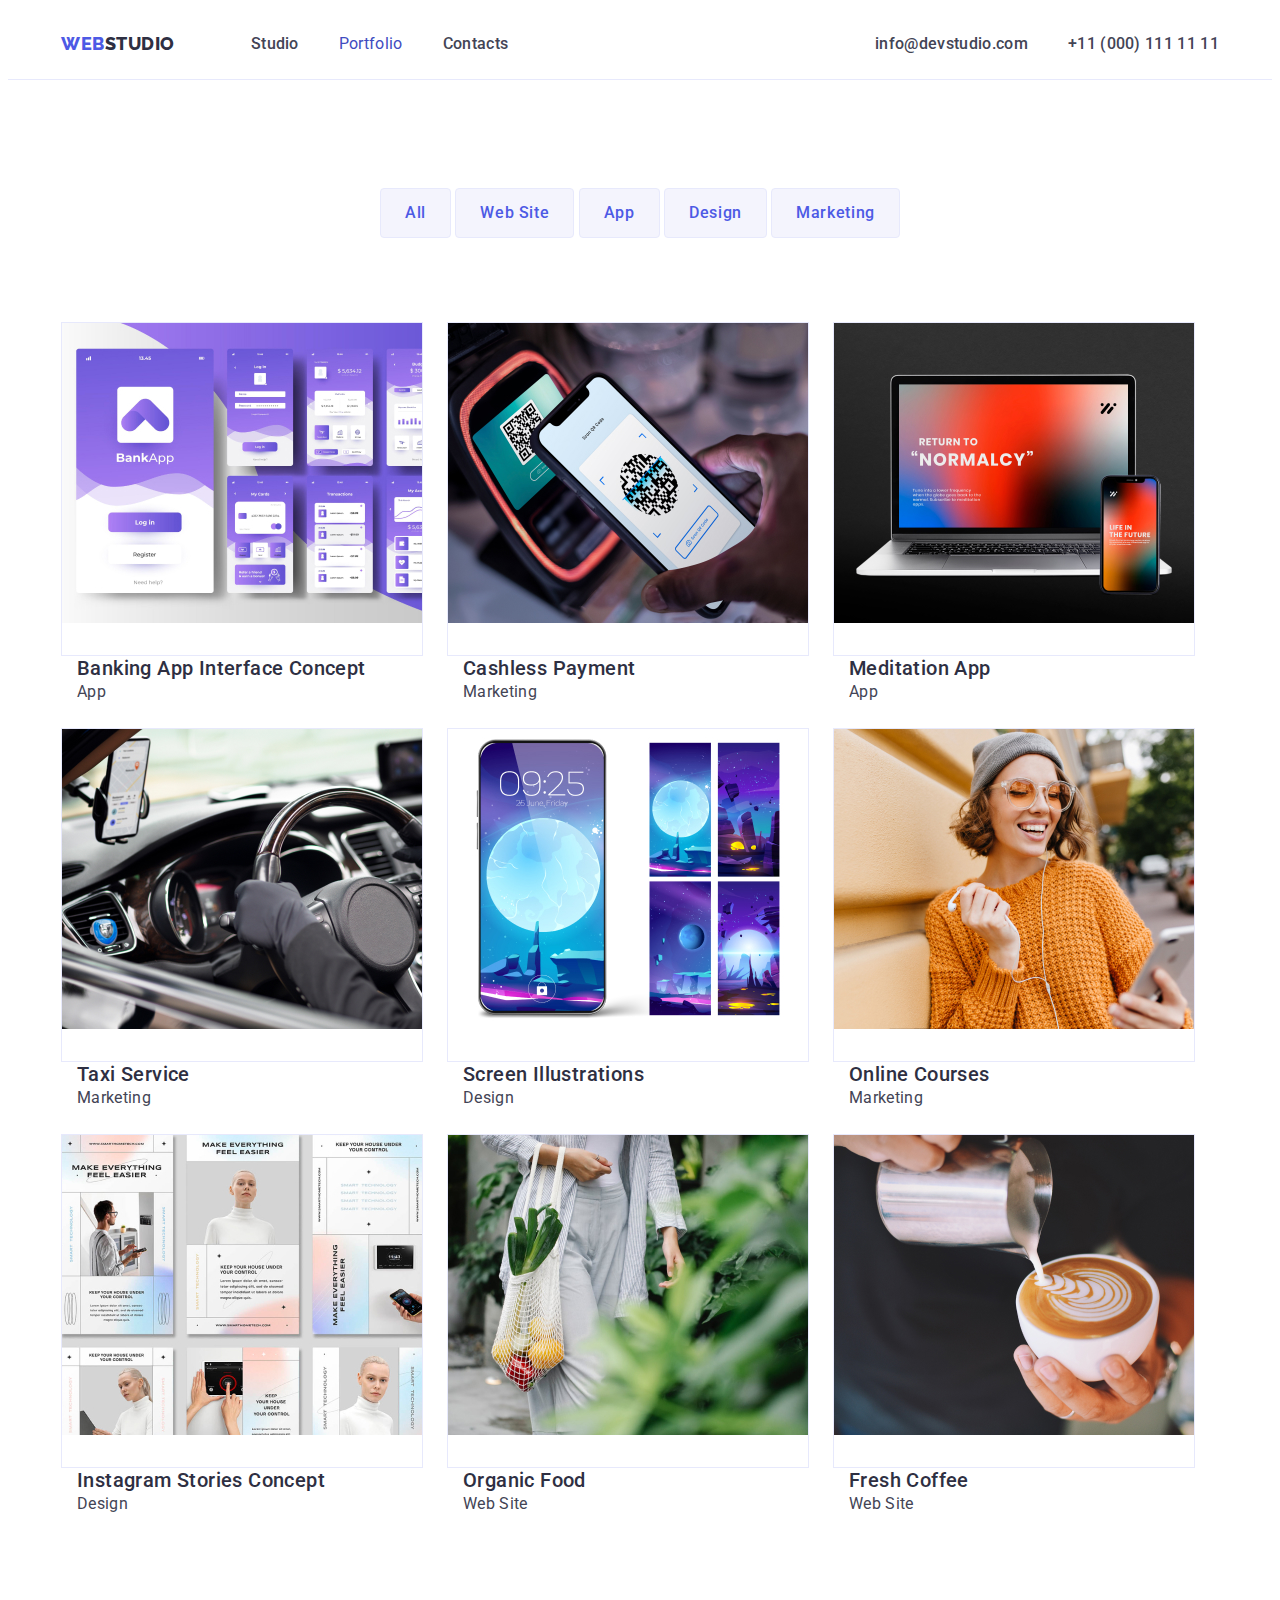
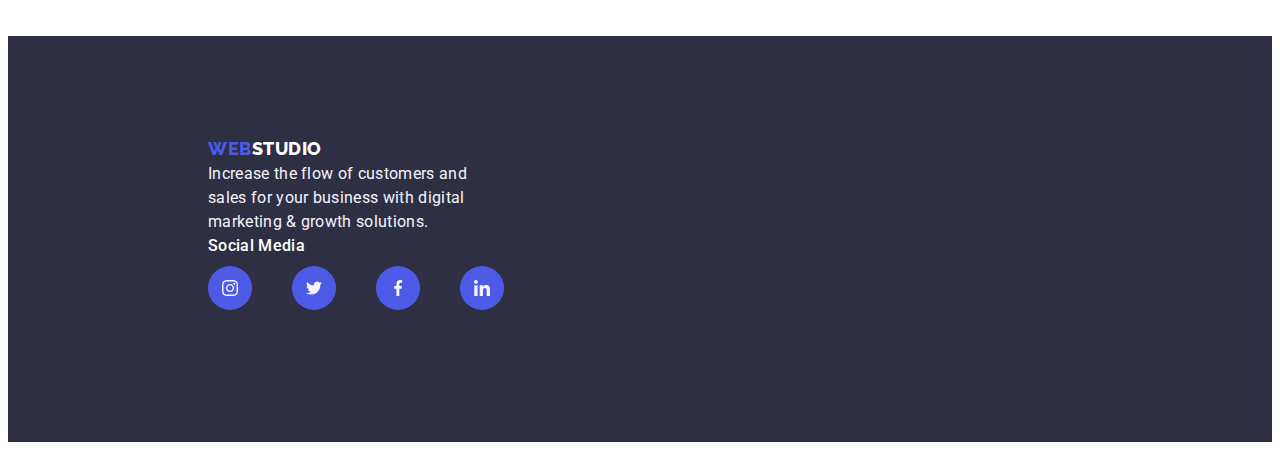
==== portfolio.html @ 0e5ac1e7 "goit-markup-hw-04-first-submission" ====
<!DOCTYPE html>
<html lang="en">
  <head>
    <title>Portfolio</title>
    <link rel="stylesheet" href="./css/style.css" />
    <meta name="description" content="Portfolio" />
    <meta charset="utf-8" />
    <link rel="preconnect" href="https://fonts.googleapis.com" />
    <link rel="preconnect" href="https://fonts.gstatic.com" crossorigin />
    <link
      href="https://fonts.googleapis.com/css2?family=Raleway:wght@800&family=Roboto:wght@400;500;700&display=swap"
      rel="stylesheet"
    />
    <link
      rel="stylesheet"
      href="https://cdnjs.cloudflare.com/ajax/libs/modern-normalize/2.0.0/modern-normalize.min.css"
      integrity="sha512-4xo8blKMVCiXpTaLzQSLSw3KFOVPWhm/TRtuPVc4WG6kUgjH6J03IBuG7JZPkcWMxJ5huwaBpOpnwYElP/m6wg=="
      crossorigin="anonymous"
      referrerpolicy="no-referrer"
    />
  </head>

  <body>
    <!--Header Section-->
    <header class="header">
      <div class="container menu">
        <nav class="nav">
          <a class="nav-logo" href="./index.html"
            ><span class="iris">WEB</span>STUDIO</a
          >

          <ul class="nav-list">
            <li class="nav-list-item">
              <a class="nav-list-item-link" href="./index.html">Studio</a>
            </li>
            <li class="nav-list-item">
              <a class="nav-list-item-link-current" href="./portfolio.html"
                >Portfolio</a
              >
            </li>
            <li class="nav-list-item">
              <a class="nav-list-item-link" href="./index.html">Contacts</a>
            </li>
          </ul>
        </nav>

        <address class="address">
          <ul class="address-list">
            <li class="address-list-item">
              <a class="address-list-item-link" href="mailto:info@devstudio.com"
                >info@devstudio.com</a
              >
            </li>
            <li class="address-list-item">
              <a class="address-list-item-link" href="tel:+110001111111"
                >+11 (000) 111 11 11</a
              >
            </li>
          </ul>
        </address>
      </div>
    </header>

    <!--Main Section-->
    <section class="filter-button-menu">
      <button class="filter-button-1" type="button">All</button>
      <button class="filter-button-2" type="button">Web Site</button>
      <button class="filter-button-3" type="button">App</button>
      <button class="filter-button-4" type="button">Design</button>
      <button class="filter-button-5" type="button">Marketing</button>
    </section>

    <section class="section no-top-padding">
      <div class="container">
        <ul class="all-menu-list">
          <li class="all-menu-item-list">
            <img
              class="all-menu-item-list-img"
              src="images/banking-app-interface-concept.jpg"
              alt="banking-app-interface-concept"
            />
            <h3 class="all-menu-item-list-title">
              Banking App Interface Concept
            </h3>
            <p class="all-menu-item-list-paragraph">App</p>
          </li>
          <li class="all-menu-item-list">
            <img
              class="all-menu-item-list-img"
              src="images/cashless-payment.jpg"
              alt="cashless-payment"
            />
            <h3 class="all-menu-item-list-title">Cashless Payment</h3>
            <p class="all-menu-item-list-paragraph">Marketing</p>
          </li>
          <li class="all-menu-item-list">
            <img
              class="all-menu-item-list-img"
              src="images/meditation-app.jpg"
              alt="meditation-app"
            />
            <h3 class="all-menu-item-list-title">Meditation App</h3>
            <p class="all-menu-item-list-paragraph">App</p>
          </li>
          <li class="all-menu-item-list">
            <img
              class="all-menu-item-list-img"
              src="images/taxi-service.jpg"
              alt="taxi-service"
            />
            <h3 class="all-menu-item-list-title">Taxi Service</h3>
            <p class="all-menu-item-list-paragraph">Marketing</p>
          </li>
          <li class="all-menu-item-list">
            <img
              class="all-menu-item-list-img"
              src="images/screen-illustrations.jpg"
              alt="screen-illustrations"
            />
            <h3 class="all-menu-item-list-title">Screen Illustrations</h3>
            <p class="all-menu-item-list-paragraph">Design</p>
          </li>
          <li class="all-menu-item-list">
            <img
              class="all-menu-item-list-img"
              src="images/online-courses.jpg"
              alt="online-courses"
            />
            <h3 class="all-menu-item-list-title">Online Courses</h3>
            <p class="all-menu-item-list-paragraph">Marketing</p>
          </li>
          <li class="all-menu-item-list">
            <img
              class="all-menu-item-list-img"
              src="images/instagram-stories-concept.jpg"
              alt="instagram-stories-concept"
            />
            <h3 class="all-menu-item-list-title">Instagram Stories Concept</h3>
            <p class="all-menu-item-list-paragraph">Design</p>
          </li>
          <li class="all-menu-item-list">
            <img
              class="all-menu-item-list-img"
              src="images/organic-food.jpg"
              alt="organic-food"
            />
            <h3 class="all-menu-item-list-title">Organic Food</h3>
            <p class="all-menu-item-list-paragraph">Web Site</p>
          </li>
          <li class="all-menu-item-list">
            <img
              class="all-menu-item-list-img"
              src="images/fresh-coffee.jpg"
              alt="fresh-coffee"
            />
            <h3 class="all-menu-item-list-title">Fresh Coffee</h3>
            <p class="all-menu-item-list-paragraph">Web Site</p>
          </li>
        </ul>
      </div>
    </section>

    <!--Footer Section-->
    <footer class="footer">
      <a class="footer-logo" href="/goit-markup-hw-01/"
        ><span class="iris">WEB</span>STUDIO</a
      >

      <p class="footer-paragraph">
        Increase the flow of customers and <br />
        sales for your business with digital <br />
        marketing & growth solutions.
      </p>

      <h3 class="footer-social-media-title">Social Media</h3>
      <ul class="footer-social-list">
        <li class="footer-social-list-icon">
          <a
            class="footer-social-list-link"
            href="https://www.instagram.com/"
          >
            <svg
              class="footer-social-list-link-item"
              width="16px"
              height="16px"
            >
              <use href="/images/icons.svg#instagram" />
            </svg>
          </a>
        </li>
        <li class="footer-social-list-icon">
          <a
            class="footer-social-list-link"
            href="https://www.twitter.com/"
          >
            <svg
              class="footer-social-list-link-item"
              width="16px"
              height="16px"
            >
              <use href="/images/icons.svg#twitter" />
            </svg>
          </a>
        </li>
        <li class="footer-social-list-icon">
          <a
            class="footer-social-list-link"
            href="https://www.facebook.com/"
          >
            <svg
              class="footer-social-list-link-item"
              width="16px"
              height="16px"
            >
              <use href="/images/icons.svg#facebook" />
            </svg>
          </a>
        </li>
        <li class="footer-social-list-icon">
          <a
            class="footer-social-list-link"
            href="https://www.linkedin.com/"
          >
            <svg
              class="footer-social-list-link-item"
              width="16px"
              height="16px"
            >
              <use href="/images/icons.svg#linkedin" />
            </svg>
          </a>
        </li>
      </ul>
    </li>
    </footer>
  </body>
</html>
---- css/style.css ----
*,
*::before *::after {
  box-sizing: border-box;
  margin: 0;
}

body {
  background-color: var(--white);
  color: var(--slate);
  font-family: "Roboto", sans-serif;
  font-size: 16px;
  font-weight: 400;
  line-height: 1.5;
  letter-spacing: 0.32px;
}

ul {
  list-style-type: none;
  padding: 0;
  margin: 0;
}

a {
  text-decoration: none;
}

:root {
  --iris: #4d5ae5;
  --navyblue: #2e2f42;
  --black: black;
  --ocean: #404bbf;
  --white: #ffffff;
  --slate: #434455;
  --cornflower: #e7e9fc;
  --cloud: #f4f4fd;
  --green: #31d0aa;
  --lightslate: #8e8f99;
  --navybluemodal: #2e2f42;
  --grey: #2e2f42;
  --dairy: #fcfcfc;
}

h1,
h2,
h3,
h4,
h5,
h6,
p {
  margin: 0;
}

img {
  display: block;
  max-width: 100%;
  height: auto;
}

address {
  font-style: inherit;
}

.links {
  text-decoration: none;
  color: inherit;
}

button {
  border: unset;
  font-family: inherit;
}

.container {
  width: 1158px;
  margin: 0 auto;
  padding: 0 15px;
}

.section {
  padding: 120px 0;
}

.no-top-padding {
  padding-top: 0;
  padding-bottom: 120;
}

/* Header */

.menu,
.nav,
.nav-list,
.address-list {
  display: flex;
  align-items: center;
}

.nav-list {
  margin-left: 76px;
}

.address {
  margin-left: auto;
}

.nav-list-item:not(:last-child),
.address-list-item:not(:last-child) {
  margin-right: 40px;
}

.nav-list-item,
.address-list-item {
  display: block;
  padding-top: 24px;
  padding-bottom: 23px;
}

.header {
  background-color: var(--white);
  border-bottom: 1px solid var(--cornflower);
  flex: 0;
}

.nav-logo {
  font-family: "raleway", sans-serif;
  font-size: 18px;
  color: var(--navyblue);
  font-weight: 800;
  line-height: 21px;
  letter-spacing: 0.54px;
}

.iris {
  color: var(--iris);
}

.nav {
  color: var(--navyblue);
}

.nav-list-item-link {
  color: var(--slate);
  font-size: 16px;
  font-style: normal;
  font-weight: 500;
  line-height: 24px;
  letter-spacing: 0.32px;
}

.address-list-item-link {
  color: var(--slate);
  font-size: 16px;
  font-style: normal;
  font-weight: 500;
  line-height: 24px;
  letter-spacing: 0.32px;
}

.nav-list-item-link:hover,
.address-list-item-link:hover,
.nav-list-item-link-current {
  color: var(--ocean);
}

/* Hero */

.hero {
  background-color: var(--navyblue);
  padding: 188px 0;
  color: var(--white);
  font-size: 56px;
  font-weight: 700;
  line-height: 60px;
  letter-spacing: 1.12px;
  text-align: center;
  background-image: linear-gradient(
      rgba(46, 47, 66, 0.7),
      rgba(46, 47, 66, 0.7)
    ),
    url(/images/people-office.jpg);
  background-repeat: no-repeat;
  max-width: 1440px;
  margin: 0 auto;
  background-position: center;
  background-size: cover;
}

.hero-title {
  color: var(--white);
  font-size: 56px;
  font-weight: 700;
  line-height: 1.07143;
  letter-spacing: 1.12px;
  margin-bottom: 48px;
}

.hero-button {
  color: var(--white);
  border-radius: 4px;
  background-color: var(--iris);
  box-shadow: 0px 4px 4px 0px rgba(0, 0, 0, 0.15);
  font-size: 16px;
  font-weight: 500;
  line-height: 24px;
  letter-spacing: 0.64px;
  padding: 16px 32px;
  cursor: pointer;
}

.hero-button:hover {
  background-color: var(--ocean);
}

/* Features */

.features-list {
  display: flex;
  flex-wrap: wrap;
  gap: 24px;
}

.features-list .icon {
  display: flex;
  justify-content: center;
  align-items: center;
  height: 112px;
  width: 264px;
  border-radius: 4px;
  background-color: var(--cloud);
  margin-bottom: 8px;
}

.features-list-item {
  flex-basis: calc((100% - 72px) / 4);
}

.features-list-item-title {
  color: var(--navyblue);
  font-size: 20px;
  font-weight: 500;
  line-height: 24px;
  letter-spacing: 0.4px;
  margin-bottom: 8px;
}

.features-list-item-paragraph {
  color: var(--slate);
  font-size: 16px;
  font-weight: 400;
  line-height: 24px;
  letter-spacing: 0.32px;
}

/* What Are We Doing */

.what-are-we-doing-list {
  display: flex;
  flex-wrap: wrap;
  gap: 24px;
}

.what-are-we-doing-list-item {
  flex-basis: calc((100% - 48px) / 3);
}

.what-are-we-doing-title {
  color: var(--navyblue);
  font-size: 36px;
  font-weight: 700;
  line-height: 40px;
  letter-spacing: 0.72px;
  margin-bottom: 72px;
  text-align: center;
}

.what-are-we-doing-list-item-img {
  border: 1px solid var(--cornflower);
  border-color: var(--cornflower);
}

/* Our Team */

.our-team-list {
  display: flex;
  gap: 24px;
}

.our-team-social {
  display: flex;
  justify-content: center;
}

.our-team-item-list {
  border: 1px solid var(--navyblue);
}

.our-team-social-list-icon-link {
  display: flex;
  justify-content: center;
  align-items: center;
  width: 44px;
  height: 44px;
  background-color: var(--iris);
  color: var(--cloud);
  border-radius: 50%;
  margin-right: 24px;
  margin-top: 8px;
  margin-bottom: 32px;
}

.our-team-social-list-icon-link:hover,
.our-team-social-list-icon-link:focus {
  background-color: var(--ocean);
  cursor: pointer;
}

.our-team-item-list {
  flex-basis: calc((100% - 72px) / 4);
}

.our-team-title {
  color: var(--navyblue);
  font-size: 36px;
  font-weight: 700;
  line-height: 40px;
  letter-spacing: 0.72px;
  margin-bottom: 72px;
  text-align: center;
}

.our-team-item-list-title {
  color: var(--navyblue);
  font-size: 20px;
  font-weight: 500;
  line-height: 24px;
  letter-spacing: 0.4px;
  margin-bottom: 8px;
  text-align: center;
}

.our-team-list-item-paragraph {
  color: var(--slate);
  font-size: 16px;
  font-weight: 400;
  line-height: 24px;
  letter-spacing: 0.32px;
  text-align: center;
}

.our-team-item-list-img {
  width: 264px;
  height: 260px;
  margin-bottom: 32px;
}

.our-team {
  background-color: var(--cloud);
}

/* Customers */

.customers-title {
  color: var(--navyblue);
  font-size: 36px;
  font-weight: 700;
  line-height: 40px;
  letter-spacing: 0.72px;
  margin-bottom: 72px;
  text-align: center;
}

.customers-list {
  display: flex;
  justify-content: center;
  align-items: center;
  gap: 24px;
}

.customers-list-item {
  border: 1px solid var(--lightslate);
  border-radius: 4px;
  padding: 16px 32px 16px 32px;
}

/* Project Menu */

.filter-button-menu {
  text-align: center;
  margin-top: 108px;
  margin-bottom: 84px;
  gap: 24px;
}

.filter-button-1,
.filter-button-2,
.filter-button-3,
.filter-button-4,
.filter-button-5 {
  font-size: 16px;
  font-weight: 500;
  text-align: center;
  line-height: 24px;
  color: var(--iris);
  letter-spacing: 0.64px;
  border-radius: 4px;
  border: 1px;
  border-color: var(--cornflower);
  background: var(--cloud);
  transition-duration: 0.4s;
  cursor: pointer;
  padding: 12px 24px;
  border: 1px solid var(--cornflower);
}

.filter-button-1:hover,
.filter-button-2:hover,
.filter-button-3:hover,
.filter-button-4:hover,
.filter-button-5:hover {
  background-color: var(--ocean);
  color: var(--cloud);
  border-color: var(--ocean);
}

/* Projects */

.all-menu-list {
  display: flex;
  flex-wrap: wrap;
  gap: 24px;
}

.all-menu-list {
  flex-basis: calc((100% - 48px) / 3);
}

.all-menu-item-list-img {
  width: 360px;
  height: 300px;
  background-color: var(--white);
  border: 1px solid var(--cornflower);
  padding-bottom: 32px;
  flex-shrink: 0;
}

.all-menu-item-list-title {
  font-size: 20px;
  color: var(--navyblue);
  font-weight: 500;
  line-height: 24px;
  letter-spacing: 0.4px;
  padding-left: 16px;
  padding-right: 16px;
}

.all-menu-item-list-paragraph {
  color: var(--slate);
  font-size: 16px;
  font-weight: 400;
  line-height: 24px;
  letter-spacing: 0.32px;
  padding-left: 16px;
  padding-right: 16px;
}

/* Footer */

.footer-social-media-title {
  color: var(--white);
  font-family: Roboto;
  font-size: 16px;
  font-style: normal;
  font-weight: 500;
  line-height: 24px; /* 150% */
  letter-spacing: 0.32px;
}

.footer-social-list {
  display: flex;
  gap: 16px;
}

.footer-social-list-icon {
  display: flex;
  justify-content: center;
}

.footer-social-list-link {
  display: flex;
  justify-content: center;
  align-items: center;
  width: 44px;
  height: 44px;
  background-color: var(--iris);
  color: var(--cloud);
  border-radius: 50%;
  margin-right: 24px;
  margin-top: 8px;
  margin-bottom: 32px;
}

.footer-social-list-link:hover,
.footer-social-list-link:focus {
  background-color: var(--green);
  cursor: pointer;
}

.footer {
  background-color: var(--navyblue);
  padding-top: 101.5px;
  padding-left: 200px;
  padding-bottom: 100px;
}

.footer-logo {
  font-family: "raleway", sans-serif;
  font-size: 18px;
  color: var(--white);
  font-weight: 800;
  line-height: 21px;
  letter-spacing: 0.54px;
}

.footer-paragraph {
  color: var(--cloud);
  font-size: 16px;
  font-weight: 400;
  line-height: 24px;
  letter-spacing: 0.32px;
}
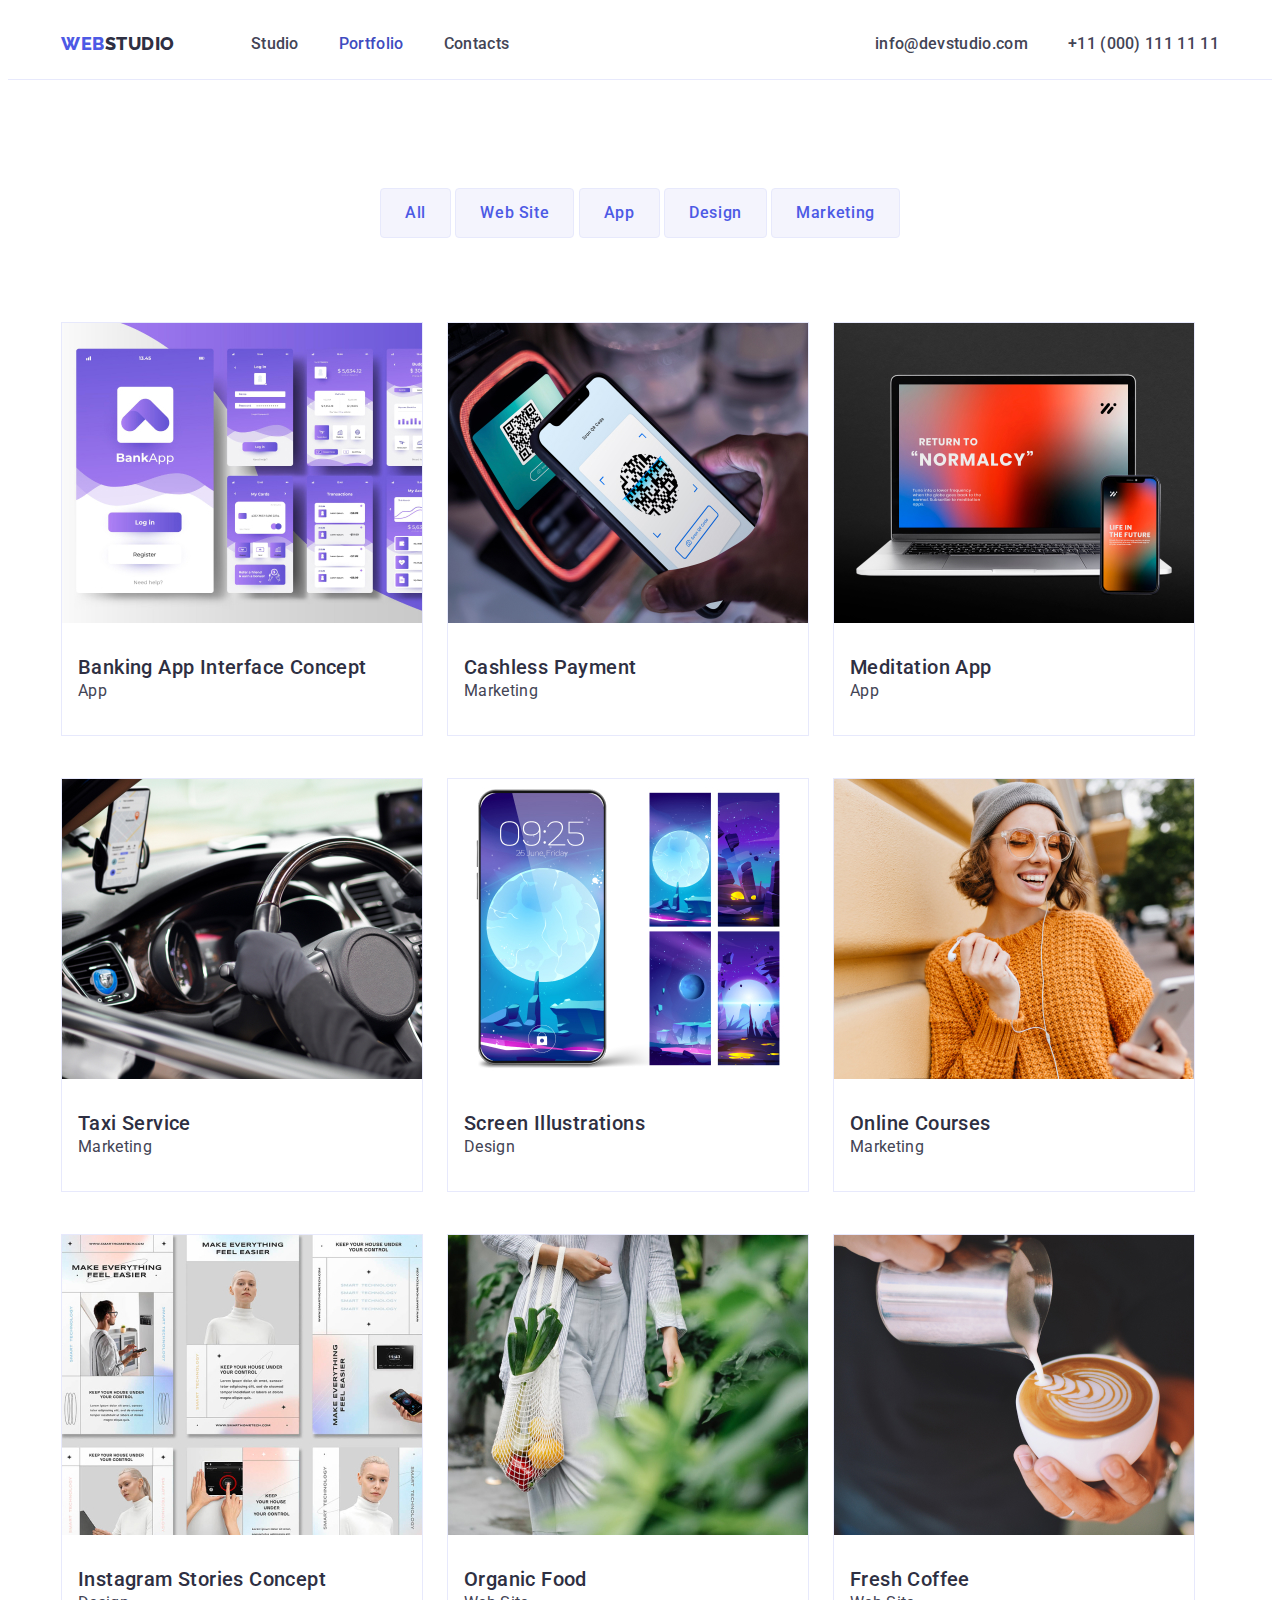
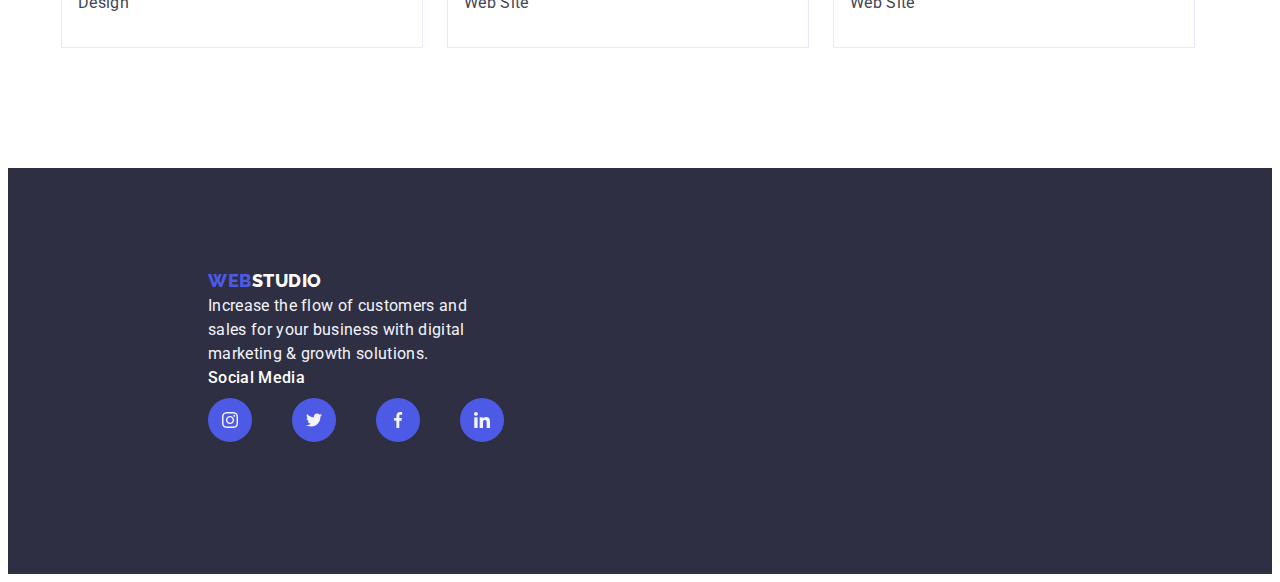
==== commit c0fa3aeb: "goit-markup-hw-04-revised" ====
--- a/portfolio.html
+++ b/portfolio.html
@@ -34,7 +34,7 @@
               <a class="nav-list-item-link" href="./index.html">Studio</a>
             </li>
             <li class="nav-list-item">
-              <a class="nav-list-item-link-current" href="./portfolio.html"
+              <a class="nav-list-item-link nav-list-item-link-current" href="./portfolio.html"
                 >Portfolio</a
               >
             </li>
@@ -73,89 +73,107 @@
     <section class="section no-top-padding">
       <div class="container">
         <ul class="all-menu-list">
-          <li class="all-menu-item-list">
-            <img
-              class="all-menu-item-list-img"
-              src="images/banking-app-interface-concept.jpg"
-              alt="banking-app-interface-concept"
-            />
-            <h3 class="all-menu-item-list-title">
-              Banking App Interface Concept
-            </h3>
-            <p class="all-menu-item-list-paragraph">App</p>
-          </li>
-          <li class="all-menu-item-list">
-            <img
-              class="all-menu-item-list-img"
-              src="images/cashless-payment.jpg"
-              alt="cashless-payment"
-            />
-            <h3 class="all-menu-item-list-title">Cashless Payment</h3>
-            <p class="all-menu-item-list-paragraph">Marketing</p>
-          </li>
-          <li class="all-menu-item-list">
-            <img
-              class="all-menu-item-list-img"
-              src="images/meditation-app.jpg"
-              alt="meditation-app"
-            />
-            <h3 class="all-menu-item-list-title">Meditation App</h3>
-            <p class="all-menu-item-list-paragraph">App</p>
-          </li>
-          <li class="all-menu-item-list">
-            <img
-              class="all-menu-item-list-img"
-              src="images/taxi-service.jpg"
-              alt="taxi-service"
-            />
-            <h3 class="all-menu-item-list-title">Taxi Service</h3>
-            <p class="all-menu-item-list-paragraph">Marketing</p>
-          </li>
-          <li class="all-menu-item-list">
-            <img
-              class="all-menu-item-list-img"
-              src="images/screen-illustrations.jpg"
-              alt="screen-illustrations"
-            />
-            <h3 class="all-menu-item-list-title">Screen Illustrations</h3>
-            <p class="all-menu-item-list-paragraph">Design</p>
-          </li>
-          <li class="all-menu-item-list">
-            <img
-              class="all-menu-item-list-img"
-              src="images/online-courses.jpg"
-              alt="online-courses"
-            />
-            <h3 class="all-menu-item-list-title">Online Courses</h3>
-            <p class="all-menu-item-list-paragraph">Marketing</p>
-          </li>
-          <li class="all-menu-item-list">
-            <img
-              class="all-menu-item-list-img"
-              src="images/instagram-stories-concept.jpg"
-              alt="instagram-stories-concept"
-            />
-            <h3 class="all-menu-item-list-title">Instagram Stories Concept</h3>
-            <p class="all-menu-item-list-paragraph">Design</p>
-          </li>
-          <li class="all-menu-item-list">
-            <img
-              class="all-menu-item-list-img"
-              src="images/organic-food.jpg"
-              alt="organic-food"
-            />
-            <h3 class="all-menu-item-list-title">Organic Food</h3>
-            <p class="all-menu-item-list-paragraph">Web Site</p>
-          </li>
-          <li class="all-menu-item-list">
-            <img
-              class="all-menu-item-list-img"
-              src="images/fresh-coffee.jpg"
-              alt="fresh-coffee"
-            />
-            <h3 class="all-menu-item-list-title">Fresh Coffee</h3>
-            <p class="all-menu-item-list-paragraph">Web Site</p>
-          </li>
+          <div class="all-menu-item-list-details">
+            <li class="all-menu-item-list">
+              <img
+                class="all-menu-item-list-img"
+                src="images/banking-app-interface-concept.jpg"
+                alt="banking-app-interface-concept"
+              />
+              <h3 class="all-menu-item-list-title">
+                Banking App Interface Concept
+              </h3>
+              <p class="all-menu-item-list-paragraph">App</p>
+            </li>
+          </div>
+          <div class="all-menu-item-list-details">
+            <li class="all-menu-item-list">
+              <img
+                class="all-menu-item-list-img"
+                src="images/cashless-payment.jpg"
+                alt="cashless-payment"
+              />
+              <h3 class="all-menu-item-list-title">Cashless Payment</h3>
+              <p class="all-menu-item-list-paragraph">Marketing</p>
+            </li>
+          </div>
+          <div class="all-menu-item-list-details">
+            <li class="all-menu-item-list">
+              <img
+                class="all-menu-item-list-img"
+                src="images/meditation-app.jpg"
+                alt="meditation-app"
+              />
+              <h3 class="all-menu-item-list-title">Meditation App</h3>
+              <p class="all-menu-item-list-paragraph">App</p>
+            </li>
+          </div>
+          <div class="all-menu-item-list-details">
+            <li class="all-menu-item-list">
+              <img
+                class="all-menu-item-list-img"
+                src="images/taxi-service.jpg"
+                alt="taxi-service"
+              />
+              <h3 class="all-menu-item-list-title">Taxi Service</h3>
+              <p class="all-menu-item-list-paragraph">Marketing</p>
+            </li>
+          </div>
+          <div class="all-menu-item-list-details">
+            <li class="all-menu-item-list">
+              <img
+                class="all-menu-item-list-img"
+                src="images/screen-illustrations.jpg"
+                alt="screen-illustrations"
+              />
+              <h3 class="all-menu-item-list-title">Screen Illustrations</h3>
+              <p class="all-menu-item-list-paragraph">Design</p>
+            </li>
+          </div>
+          <div class="all-menu-item-list-details">
+            <li class="all-menu-item-list">
+              <img
+                class="all-menu-item-list-img"
+                src="images/online-courses.jpg"
+                alt="online-courses"
+              />
+              <h3 class="all-menu-item-list-title">Online Courses</h3>
+              <p class="all-menu-item-list-paragraph">Marketing</p>
+            </li>
+          </div>
+          <div class="all-menu-item-list-details">
+            <li class="all-menu-item-list">
+              <img
+                class="all-menu-item-list-img"
+                src="images/instagram-stories-concept.jpg"
+                alt="instagram-stories-concept"
+              />
+              <h3 class="all-menu-item-list-title">Instagram Stories Concept</h3>
+              <p class="all-menu-item-list-paragraph">Design</p>
+            </li>
+          </div>
+          <div class="all-menu-item-list-details">
+            <li class="all-menu-item-list">
+              <img
+                class="all-menu-item-list-img"
+                src="images/organic-food.jpg"
+                alt="organic-food"
+              />
+              <h3 class="all-menu-item-list-title">Organic Food</h3>
+              <p class="all-menu-item-list-paragraph">Web Site</p>
+            </li>
+          </div>
+          <div class="all-menu-item-list-details">
+            <li class="all-menu-item-list">
+              <img
+                class="all-menu-item-list-img"
+                src="images/fresh-coffee.jpg"
+                alt="fresh-coffee"
+              />
+              <h3 class="all-menu-item-list-title">Fresh Coffee</h3>
+              <p class="all-menu-item-list-paragraph">Web Site</p>
+            </li>
+          </div>
         </ul>
       </div>
     </section>
--- a/css/style.css
+++ b/css/style.css
@@ -179,10 +179,9 @@
     ),
     url(/images/people-office.jpg);
   background-repeat: no-repeat;
-  max-width: 1440px;
   margin: 0 auto;
   background-position: center;
-  background-size: cover;
+  background-size: 1440px, 1440px;
 }
 
 .hero-title {
@@ -290,11 +289,220 @@
   justify-content: center;
 }
 
+.team-card-details {
+  background: var(--white);
+  padding: 32px 16px;
+  border-radius: 0 0 4px 4px;
+}
+
+.our-team-social-list-icon-link {
+  display: flex;
+  justify-content: center;
+  align-items: center;
+  width: 44px;
+  height: 44px;
+  background-color: var(--iris);
+  color: var(--cloud);
+  border-radius: 50%;
+}
+
+.our-team-social-list-icon-link:hover,
+.our-team-social-list-icon-link:focus {
+  background-color: var(--ocean);
+  cursor: pointer;
+}
+
 .our-team-item-list {
-  border: 1px solid var(--navyblue);
-}
-
-.our-team-social-list-icon-link {
+  flex-basis: calc((100% - 72px) / 4);
+}
+
+.our-team-item-list {
+  border-radius: 0 0 4px 4px;
+  box-shadow: 0px 2px 1px 0px rgba(46, 47, 66, 0.08),
+    0px 1px 1px 0px rgba(46, 47, 66, 0.16),
+    0px 1px 6px 0px rgba(46, 47, 66, 0.08);
+}
+
+.our-team-title {
+  color: var(--navyblue);
+  font-size: 36px;
+  font-weight: 700;
+  line-height: 40px;
+  letter-spacing: 0.72px;
+  margin-bottom: 72px;
+  text-align: center;
+}
+
+.our-team-item-list-title {
+  color: var(--navyblue);
+  font-size: 20px;
+  font-weight: 500;
+  line-height: 24px;
+  letter-spacing: 0.4px;
+  margin-bottom: 8px;
+  text-align: center;
+}
+
+.our-team-list-item-paragraph {
+  color: var(--slate);
+  font-size: 16px;
+  font-weight: 400;
+  line-height: 24px;
+  letter-spacing: 0.32px;
+  text-align: center;
+}
+
+.our-team-item-list-img {
+  width: 264px;
+  height: 260px;
+}
+
+.our-team {
+  background-color: var(--cloud);
+}
+
+.our-team-social {
+  display: flex;
+  justify-content: space-between;
+  margin-top: 8px;
+}
+
+/* Customers */
+
+.customers-title {
+  color: var(--navyblue);
+  font-size: 36px;
+  font-weight: 700;
+  line-height: 40px;
+  letter-spacing: 0.72px;
+  margin-bottom: 72px;
+  text-align: center;
+}
+
+.customers-list {
+  display: flex;
+  justify-content: center;
+  align-items: center;
+  gap: 24px;
+}
+
+.customers-list-item {
+  border: 1px solid var(--lightslate);
+  border-radius: 4px;
+  padding: 16px 32px 16px 32px;
+  transition: color 250ms cubic-bezier(0.4, 0, 0.2, 1);
+}
+
+/* Project Menu */
+
+.filter-button-menu {
+  text-align: center;
+  margin-top: 108px;
+  margin-bottom: 84px;
+  gap: 24px;
+}
+
+.filter-button-1,
+.filter-button-2,
+.filter-button-3,
+.filter-button-4,
+.filter-button-5 {
+  font-size: 16px;
+  font-weight: 500;
+  text-align: center;
+  line-height: 24px;
+  color: var(--iris);
+  letter-spacing: 0.64px;
+  border-radius: 4px;
+  border: 1px;
+  border-color: var(--cornflower);
+  background: var(--cloud);
+  transition-duration: 0.4s;
+  cursor: pointer;
+  padding: 12px 24px;
+  border: 1px solid var(--cornflower);
+}
+
+.filter-button-1:hover,
+.filter-button-2:hover,
+.filter-button-3:hover,
+.filter-button-4:hover,
+.filter-button-5:hover {
+  background-color: var(--ocean);
+  color: var(--cloud);
+  border-color: var(--ocean);
+}
+
+/* Projects */
+
+.all-menu-list {
+  display: flex;
+  flex-wrap: wrap;
+  gap: 24px;
+  row-gap: 42px;
+}
+
+.all-menu-list {
+  flex-basis: calc((100% - 48px) / 3);
+}
+
+.all-menu-item-list-details {
+  border: 1px solid var(--cornflower);
+  background: var(--white);
+  padding: 0px 0px 32px 0px;
+}
+
+.all-menu-item-list-img {
+  width: 360px;
+  height: 300px;
+  background-color: var(--white);
+  flex-shrink: 0;
+  padding-bottom: 32px;
+}
+
+.all-menu-item-list-title {
+  font-size: 20px;
+  color: var(--navyblue);
+  font-weight: 500;
+  line-height: 24px;
+  letter-spacing: 0.4px;
+  margin-left: 16px;
+  margin-right: 16px;
+}
+
+.all-menu-item-list-paragraph {
+  color: var(--slate);
+  font-size: 16px;
+  font-weight: 400;
+  line-height: 24px;
+  letter-spacing: 0.32px;
+  padding-left: 16px;
+  padding-right: 16px;
+}
+
+/* Footer */
+
+.footer-social-media-title {
+  color: var(--white);
+  font-family: Roboto;
+  font-size: 16px;
+  font-style: normal;
+  font-weight: 500;
+  line-height: 24px; /* 150% */
+  letter-spacing: 0.32px;
+}
+
+.footer-social-list {
+  display: flex;
+  gap: 16px;
+}
+
+.footer-social-list-icon {
+  display: flex;
+  justify-content: center;
+}
+
+.footer-social-list-link {
   display: flex;
   justify-content: center;
   align-items: center;
@@ -308,197 +516,6 @@
   margin-bottom: 32px;
 }
 
-.our-team-social-list-icon-link:hover,
-.our-team-social-list-icon-link:focus {
-  background-color: var(--ocean);
-  cursor: pointer;
-}
-
-.our-team-item-list {
-  flex-basis: calc((100% - 72px) / 4);
-}
-
-.our-team-title {
-  color: var(--navyblue);
-  font-size: 36px;
-  font-weight: 700;
-  line-height: 40px;
-  letter-spacing: 0.72px;
-  margin-bottom: 72px;
-  text-align: center;
-}
-
-.our-team-item-list-title {
-  color: var(--navyblue);
-  font-size: 20px;
-  font-weight: 500;
-  line-height: 24px;
-  letter-spacing: 0.4px;
-  margin-bottom: 8px;
-  text-align: center;
-}
-
-.our-team-list-item-paragraph {
-  color: var(--slate);
-  font-size: 16px;
-  font-weight: 400;
-  line-height: 24px;
-  letter-spacing: 0.32px;
-  text-align: center;
-}
-
-.our-team-item-list-img {
-  width: 264px;
-  height: 260px;
-  margin-bottom: 32px;
-}
-
-.our-team {
-  background-color: var(--cloud);
-}
-
-/* Customers */
-
-.customers-title {
-  color: var(--navyblue);
-  font-size: 36px;
-  font-weight: 700;
-  line-height: 40px;
-  letter-spacing: 0.72px;
-  margin-bottom: 72px;
-  text-align: center;
-}
-
-.customers-list {
-  display: flex;
-  justify-content: center;
-  align-items: center;
-  gap: 24px;
-}
-
-.customers-list-item {
-  border: 1px solid var(--lightslate);
-  border-radius: 4px;
-  padding: 16px 32px 16px 32px;
-}
-
-/* Project Menu */
-
-.filter-button-menu {
-  text-align: center;
-  margin-top: 108px;
-  margin-bottom: 84px;
-  gap: 24px;
-}
-
-.filter-button-1,
-.filter-button-2,
-.filter-button-3,
-.filter-button-4,
-.filter-button-5 {
-  font-size: 16px;
-  font-weight: 500;
-  text-align: center;
-  line-height: 24px;
-  color: var(--iris);
-  letter-spacing: 0.64px;
-  border-radius: 4px;
-  border: 1px;
-  border-color: var(--cornflower);
-  background: var(--cloud);
-  transition-duration: 0.4s;
-  cursor: pointer;
-  padding: 12px 24px;
-  border: 1px solid var(--cornflower);
-}
-
-.filter-button-1:hover,
-.filter-button-2:hover,
-.filter-button-3:hover,
-.filter-button-4:hover,
-.filter-button-5:hover {
-  background-color: var(--ocean);
-  color: var(--cloud);
-  border-color: var(--ocean);
-}
-
-/* Projects */
-
-.all-menu-list {
-  display: flex;
-  flex-wrap: wrap;
-  gap: 24px;
-}
-
-.all-menu-list {
-  flex-basis: calc((100% - 48px) / 3);
-}
-
-.all-menu-item-list-img {
-  width: 360px;
-  height: 300px;
-  background-color: var(--white);
-  border: 1px solid var(--cornflower);
-  padding-bottom: 32px;
-  flex-shrink: 0;
-}
-
-.all-menu-item-list-title {
-  font-size: 20px;
-  color: var(--navyblue);
-  font-weight: 500;
-  line-height: 24px;
-  letter-spacing: 0.4px;
-  padding-left: 16px;
-  padding-right: 16px;
-}
-
-.all-menu-item-list-paragraph {
-  color: var(--slate);
-  font-size: 16px;
-  font-weight: 400;
-  line-height: 24px;
-  letter-spacing: 0.32px;
-  padding-left: 16px;
-  padding-right: 16px;
-}
-
-/* Footer */
-
-.footer-social-media-title {
-  color: var(--white);
-  font-family: Roboto;
-  font-size: 16px;
-  font-style: normal;
-  font-weight: 500;
-  line-height: 24px; /* 150% */
-  letter-spacing: 0.32px;
-}
-
-.footer-social-list {
-  display: flex;
-  gap: 16px;
-}
-
-.footer-social-list-icon {
-  display: flex;
-  justify-content: center;
-}
-
-.footer-social-list-link {
-  display: flex;
-  justify-content: center;
-  align-items: center;
-  width: 44px;
-  height: 44px;
-  background-color: var(--iris);
-  color: var(--cloud);
-  border-radius: 50%;
-  margin-right: 24px;
-  margin-top: 8px;
-  margin-bottom: 32px;
-}
-
 .footer-social-list-link:hover,
 .footer-social-list-link:focus {
   background-color: var(--green);
